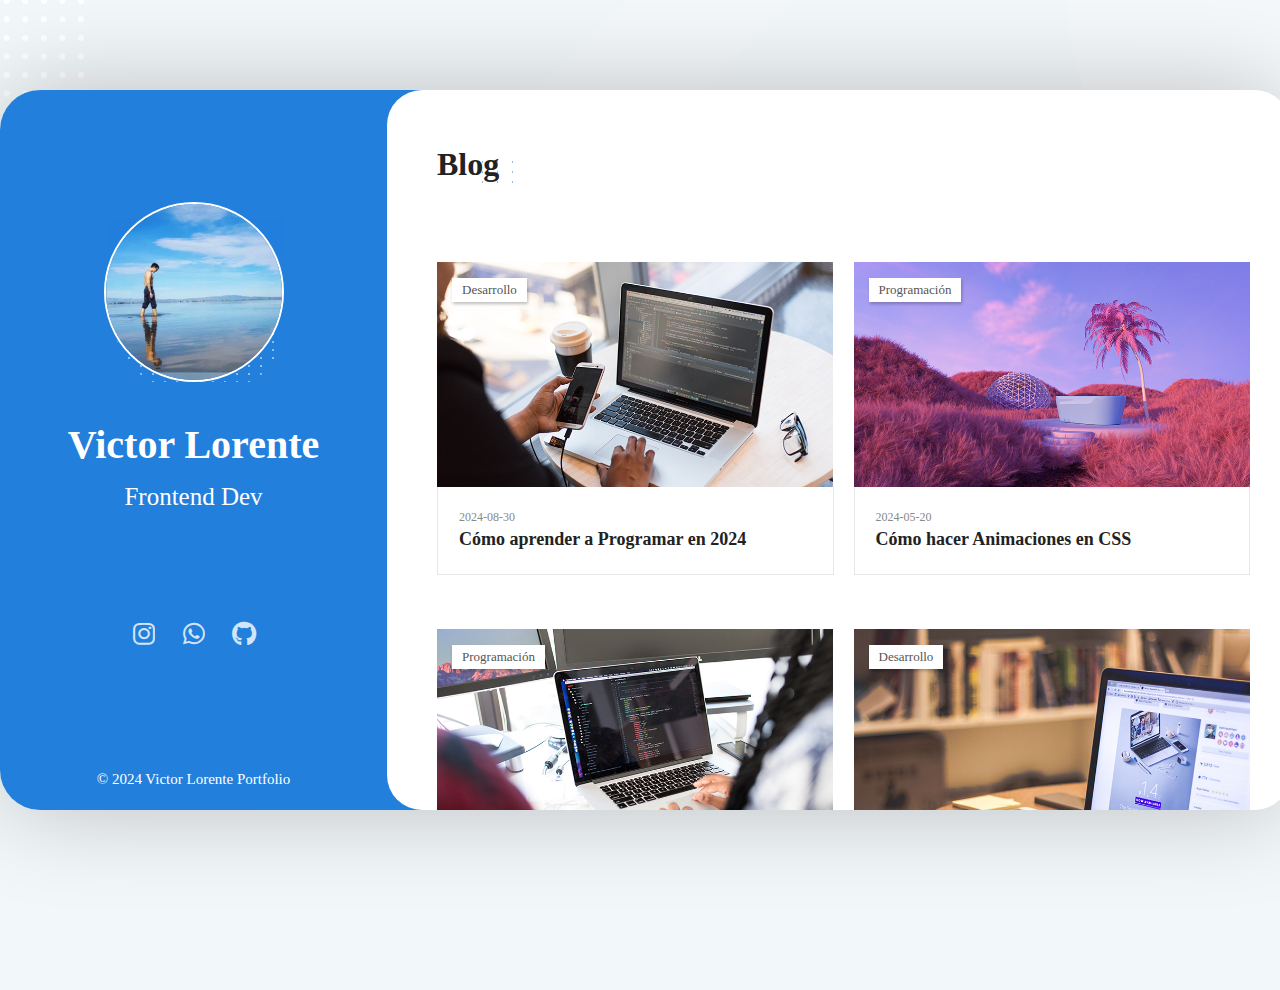
==== html/blog.html @ 216b9fe0 "Blog v1" ====
<!DOCTYPE html>
<html lang="es">
<head>
    <meta charset="UTF-8">
    <meta name="viewport" content="width=device-width, initial-scale=1.0">
    <link rel="stylesheet" href="/fonts/fontawesome-free-6.1.2-web/css/all.min.css">
    <link rel="stylesheet" href="/fonts/poppins/poppins.css">
    <link rel="stylesheet" href="/css/reset.css">
    <link rel="stylesheet" href="/css/scroll.css">
    <link rel="stylesheet" href="/css/styles.css">
    
    

    <title>Portfolio Sobre Mi</title>
</head>
<body>
    <!-- Layout Principal -->
    <div class="layout">

            <aside class="layout-aside">
                
                <!-- Aside (Info Usuario) -->
                <section class="aside-userInfo">
                   
                    <!-- Info general usuario -->
                    <div class="userInfo-general">
                        
                        <div class="userInfo-containerImage">
                            <img src="/img/default-user.jpeg" alt="Foto de Perfil" 
                            class="userInfo-image">
                        </div>

                        <h2 class="userInfo-name">Victor Lorente</h2>
                        <h4 class="userInfo-job">Frontend Dev</h4>

                    </div>
                    <!-- Menú de navegación DERECHA-->
                    <nav class="layout-menu">
                        <ul class="menu-list">
                            
                            <li class="menu-option">
                                <a class="menu-link" href="main.html">
                                    <i class="menu-icon fa-solid fa-house"></i>
                                    <span class="menu-overlay">Home</span>
                                </a>
                            </li>

                            <li class="menu-option">
                                <a class="menu-link" href="sobre-mi.html">
                                    <i class="menu-icon fa-solid fa-user"></i>
                                    <span class="menu-overlay">Sobre Mi</span>
                                </a>
                            </li>

                            <li class="menu-option">
                                <a class="menu-link" href="estudios.html">
                                    <i class="menu-icon fa-solid fa-landmark"></i>
                                    <span class="menu-overlay">Curriculum</span>
                                </a>
                            </li>

                            <li class="menu-option">
                                <a class="menu-link" href="portfolio.html">
                                    <i class="menu-icon fa-solid fa-briefcase"></i>
                                    <span class="menu-overlay">Proyectos</span>
                                </a>
                            </li>

                            <li class="menu-option">
                                <a class="menu-link" href="blog.html">
                                    <i style="color:#227FDC;" class="menu-icon fa-solid fa-book"></i>
                                    <span class="menu-overlay">Blog</span>
                                </a>
                            </li>

                            <li class="menu-option">
                                <a class="menu-link" href="main.html">
                                    <i class="menu-icon fa-solid fa-envelope"></i>
                                    <span class="menu-overlay">Contacto</span>
                                </a>
                            </li>

                        </ul>
                    </nav>
                    
                    <!-- Links redes sociales -->
                    <div class="userInfo-userLinks" >
                        <ul class="userLinks-social">
                            
                            <li class="social-option">
                                <a class="social-link" href="#"></a>
                                <i class="social-icon fa-brands fa-instagram"></i>
                            </li>

                            <li class="social-option">
                                <a class="social-link" href="#"></a>
                                <i class="social-icon fa-brands fa-whatsapp"></i>
                            </li>

                            <li class="social-option">
                                <a class="social-link" href="#"></a>
                                <i class="social-icon fa-brands fa-github"></i>
                            </li>

                        </ul>
                    </div>
                    <!-- boton del curriculum -->
                    <div class="userInfo-buttons">
                        <a href="#" class="userInfo-btn"></a>
                    </div>
                    
                    <!-- Pie de página -->
                    <footer class="userInfo-footer">
                        &copy; 2024 Victor Lorente Portfolio
                    </footer>
                </section>

            </aside>

            <!-- Contenido principal (Main) -->
            <main class="layout-content">

                <section class="content-page content-blog">
                    <!-- Main content que cambia de pag -->
                    <header class="blog-header">
                        <h1 class="blog-title">Blog</h1>
                    </header>

                    <section class="blog-article">

                        <article class="articles-article">

                            <div class="article-top">

                                <div class="article-category">Desarrollo</div>
                                <a href="#" class="article-img-link">
                                    <div class="article-mask">
                                        <img src="/img/articulo-1.jpg" alt="Imagen del blog" class="article-img">
                                    </div>
                                    <div class="article-logo">
                                        <i class="article-icon fa-solid fa-book"></i>
                                    </div>
                                </a>

                            </div>

                            <div class="article-bottom">
                                <time datetime="2024-08-30" class="article-date">2024-08-30</time>
                                <a href="#" class="article-link"></a>
                                <h2 class="article-title">Cómo aprender a Programar en 2024</h2>
                            </div>

                        </article>

                        <article class="articles-article">

                            <div class="article-top">

                                <div class="article-category">Programación</div>
                                <a href="#" class="article-img-link">
                                    <div class="article-mask">
                                        <img src="/img/articulo-2.jpg" alt="Imagen del blog" class="article-img">
                                    </div>
                                    <div class="article-logo">
                                        <i class="article-icon fa-solid fa-book"></i>
                                    </div>
                                </a>

                            </div>

                            <div class="article-bottom">
                                <time datetime="2024-05-20" class="article-date">2024-05-20</time>
                                <a href="#" class="article-link"></a>
                                <h2 class="article-title">Cómo hacer Animaciones en CSS</h2>
                            </div>

                        </article>

                        <article class="articles-article">

                            <div class="article-top">

                                <div class="article-category">Programación</div>
                                <a href="#" class="article-img-link">
                                    <div class="article-mask">
                                        <img src="/img/articulo-3.jpg" alt="Imagen del blog" class="article-img">
                                    </div>
                                    <div class="article-logo">
                                        <i class="article-icon fa-solid fa-book"></i>
                                    </div>
                                </a>

                            </div>

                            <div class="article-bottom">
                                <time datetime="2024-04-20" class="article-date">2024-04-20</time>
                                <a href="#" class="article-link"></a>
                                <h2 class="article-title">Cómo usar el LocalStorage en JS</h2>
                            </div>

                        </article>

                        <article class="articles-article">

                            <div class="article-top">

                                <div class="article-category">Desarrollo</div>
                                <a href="#" class="article-img-link">
                                    <div class="article-mask">
                                        <img src="/img/articulo-4.jpg" alt="Imagen del blog" class="article-img">
                                    </div>
                                    <div class="article-logo">
                                        <i class="article-icon fa-solid fa-book"></i>
                                    </div>
                                </a>

                            </div>

                            <div class="article-bottom">
                                <time datetime="2024-02-30" class="article-date">2024-02-30</time>
                                <a href="#" class="article-link"></a>
                                <h2 class="article-title">Cómo Maquetar una Web</h2>
                            </div>

                        </article>

                    </section>  

                </section>

            </main>
    </div>

</body> 
</html>
---- fonts/poppins/poppins.css ----
@font-face {
    font-family: "Poppins";
    src: url("./Poppins-Regular.ttf") format("truetype");
    font-weight: 400;
    font-style: normal;
}
---- css/scroll.css ----
:root{
    --color-scrollbar: #d3d3d4;
    --color-background-scrollbar: #eee;
}
/* SCROLL MOZ */
.content-page {
    scrollbar-width: thin;
    scrollbar-color: var(--color-scrollbar) transparent;
}

/* SCROLL CHROME */
.content-page::-webkit-scrollbar{
    width: 25px;
    background: transparent;
}
.content-page::-webkit-scrollbar-thumb{
    border: 10px solid transparent;
    box-shadow: none;
    border-radius: 40px;
}
.content-page:hover::-webkit-scrollbar-thumb{
    box-shadow: inset 0 0 0 10px var(--color-scrollbar);
}
.content-page:hover::-webkit-scrollbar-thumb:hover{
    border: 8px solid transparent;
    box-shadow: inset 0 0 0 8px var(--color-secondary);
}
.content-page::-webkit-scrollbar-track{
    background-color: transparent;
    margin: 40px 0;
}
---- css/styles.css ----
/* ESTILOS GENERALES */
:root{

    --color-main: #ffffff;
    --color-secondary: #227FDC;

    --color-background: #f2f7f9;
    --color-transparent: transparent;

    --color-icon: #b5b6b7;
    --color-title: #222222;
    --color-subtitle: #888;
    --color-text: #555;

    --color-border-reviews:#E5E6E7;
    --color-company:#A5A6A7;

    --position-start-top: 7rem;

    --background-color-certificate: #f5f5f5;

}

html {
    font-size: 10px;

}

body {
    width: 100%;
    height: 100%;
    font-family: "Poppins, helvetica, sans-serif";
    font-size: 1.5rem;
    background-color: var(--color-background);
    color: var(--color-text);
    
    overflow: hidden;  /* Se usa para quitar el scroll de la pagina */

}
h1, h2, h3, h4, h5, h6 {
    color: var(--color-title);
}

/* IMG BACKGROUND */
    body{
        
        background-image: url(/img/fondo.png);
        background-size: cover;
        background-repeat: no-repeat;
        background-position: -75px -175px;
    }

/* ESTRUCTURA PRINCIPAL */
.layout {
    position: relative;
    min-width: 1290px;
    width: 75%;
    min-height: 80vh;
    height: 80vh;
    margin: 10vh auto;

    /* Grid Layout */
    display: grid;
    grid-template-areas: 
        "aside content";
    grid-template-columns: 30% 70%;
    
    /* Shadow behind Layout */
    border-radius: 4rem;
    box-shadow: 0 0 100px -5px rgb(0, 0, 0,  0.25);

}

/* BLUE ASIDE BAR */
.layout-aside {
    grid-area: "aside";

    border-radius: 4rem 0 0 4rem;
    overflow: auto;
    overflow-x: hidden;
}
.aside-userInfo{
    display: flex;
    flex-direction: column;
    align-items: center;
    text-align: center;
    justify-content: space-around;

    min-height: 100%;
    min-width: 30rem;

    background-color: var(--color-secondary);
    color: var(--color-main);

}
.userInfo-containerImage{
    position: relative;
    display: inline-block;
    width: 18rem;
    margin-top: var(--position-start-top);
    z-index: 1;
    overflow: hidden;

}
.userInfo-image {
    width: 100%;
    background-color: var(--color-main);
    border: 2px solid var(--color-main);
    border-radius: 20rem;
}

/* ShadowEfect Outside Img */
.userInfo-containerImage::after{
    content: "";
    position: absolute;
    top: 9%;
    left: 4%;
    width: 100%;
    height: 100%;
    z-index: -1;
    background-image: -webkit-repeating-radial-gradient(center center, #fff, #fff 1px, transparent 0px, transparent 100% );
    background-size: 0.8em 0.8rem;
    opacity: 0.5;
    border-radius: 30rem;
    }

.userInfo-name {
    color: var(--color-main);
    font-size: 4rem;
    font-weight: 600;
    margin-top: 2.7rem;
}
.userInfo-job {
    color: var(--color-main);
    font-size: 2.5rem;
    font-weight: lighter;
    margin-top: .3rem;
}
 
/* Estilo de las opciones de redes sociales */
.userInfo-userLinks {
    margin-bottom: 3.5rem;
    
}
.userLinks-social {

    margin-top: 2rem;
    text-align: center;

    display: flex;
    flex-direction: row;
}
.social-option{
    height: 3rem;
    width: 5rem;
    font-size: 2.5rem;
    line-height: 3.2rem;
    opacity: .8;
    border-radius: 3rem;
    transition: all cubic-bezier(0, 0, 0, 0.72) 210ms;


}
.social-option:hover {
    opacity: 1;
    background-color: rgba(211, 211, 211, 0.25);
       
}
/* Footer */
.userInfo-footer {
    position: absolute;
    bottom: 2rem;
}

/* MAIN CONTENT LAYOUT */
.layout-content {
    grid-area: content;
    height: 100%;
    min-height: 100%;
    background-color: var(--color-secondary);
    border-radius: 0 10rem 10rem 0;
}
.content-page{
    min-height: 100%;
    background-color: var(--color-main);
    border-radius: 3.5rem;

    display: flex;
    flex-direction: column;
    align-items: center;
    justify-content: center;
}

.page-name{
    font-size: 6rem;
    margin-bottom: 1rem;
}
.page-job {
    font-size: 2.1rem;
    font-weight: lighter;
    color: var(--color-subtitle);
}

/* MENU LAYOUT */
.layout-menu{
    
    display: block;
    position: absolute;
    top: 0;
    right: -13rem;
    min-width: 11rem;
    background-color: transparent;

}
.menu-list {
   
    display: flex;
    position: relative;
    flex-direction: column;
    justify-content: space-around;
    align-items: center;
    
    background-color: var(--color-main);
    padding: 1rem 0;
    width: 48%;
    min-height: 33rem;
    box-shadow: 0 0 3rem -0.5rem rgb(0, 0, 0,  0.15);
    border-radius: 6rem;
}
.menu-option{
    display: block;
    width: 100%;
    text-align: center;
}
.menu-icon {
    color: var(--color-icon);
    font-size: 2.6rem;
    transition: all 300ms cubic-bezier(0, 0, 0, 0.72);

}
.menu-icon:hover {
    color: var(--color-secondary);
}
.menu-overlay{
    position: absolute;
    right: 0;
    margin-top: -3.3rem;
    display: block;
    opacity: 0;
    padding: 0.5rem 1rem;
    border-radius: 0.3rem;
    color: var(--color-main);
    background-color: var(--color-secondary);
    white-space: nowrap; /*Con esta propiedad, no hay saltos de linea del color de fondo */
    transition: all 300ms cubic-bezier(0, 0, 0, 0.72); 

}
.menu-option:hover .menu-overlay {
    opacity: 1;
    right: 100%;
}

/* ESTILOS GENERALES (SOBRE MI, ESTUDIOS) */

.content-about,
.content-resume,
.content-portfolio,
.content-blog {
    display: block;
    height: 100%;
    min-height: 100%;
    padding: 5rem;
    padding-right: 2rem;
    overflow: auto;
   
}
.about-header,
.resume-header,
.portfolio-header,
.blog-header {
    display: inline-block;
    margin-bottom: 5rem;
}

.about-title,
.resume-title,
.portfolio-title,
.blog-title{
    font-size: 3.2rem;
    position: relative;
}

.about-title::after,
.resume-title::after,
.portfolio-title::after,
.blog-title::after{
    content: "";
    position: absolute;
    top: 17px;
    right: -26px;
    width: 50px;
    height: 30px;
    background-image: -webkit-repeating-radial-gradient(center center, var(--color-secondary), var(--color-secondary) 1px, transparent 0px, transparent 100% );
    background-size: 15px 10px;
    opacity: 0.5;
}

.title-color,
.subtitle-color{
    color: var(--color-secondary);
}

/* Información Personal */
.about-personalInfo{
    display: flex;
    flex-direction: row;
    width: 100%;
    margin-bottom: 5rem;

}
.personalInfo-bio{
    flex-basis: 56%;
}
.personalInfo-description{
    font-size: 1.5rem;
    line-height: 2.4rem;
    margin-right: 5rem;
}
.personalInfo-data{
    flex-basis: 44%;
    padding: 0 1.5rem;
}
.personalInfo-title{
    margin-right: 0.5rem; 
    color: var(--color-secondary);
    font-weight: 600;
}
/* Servicios Generales (ABOUT Y OTRAS CLASES) */
.about-services,
.about-reviews,
.about-clients,
.about-prices,
.about-extra
{
    width: 100%;
    margin-bottom: 3rem;
}
.services-header,
.reviews-header,
.clients-header,
.prices-header,
.extra-header,
.resume-subheader{
    display: inline-block;
    position: relative;
    margin-bottom: 2.5rem;
}
.services-title,
.reviews-title,
.clients-title,
.prices-title,
.extra-title,
.resume-subtitle{
    font-size: 2.2rem;
}

.services-title::after,
.reviews-title::after,
.clients-title::after,
.prices-title::after,
.extra-title::after,
.resume-subtitle::after{
    content: "";
    position: absolute;
    top: 0px;
    left: -20px;
    width: 40px;
    height: 30px;
    background-image: -webkit-repeating-radial-gradient(center center, var(--color-secondary), var(--color-secondary) 1px, transparent 0px, transparent 100% );
    background-size: 5px 5px;
    opacity: 0.2;
}

.services-container{
    width: 100%;
    display: flex;
    flex-direction: row;
    flex-wrap: wrap;
}
.services-service{
    flex-basis: calc(50% - 3rem);
    margin-right: 3rem;
    margin-bottom: 2.5em;
}

.service-icon .fa-solid{
    color: var(--color-secondary);
    font-size: 2.6rem;
}
.service-title{
    font-size: 1.8rem;
    margin: 0.5rem 0;
}
.service-description{
    font-size: 1.5rem;
    text-align: justify;
}
/* Reviews */
.reviews-container{
    width: 100%;
    display: flex;
    flex-direction: row;
    flex-wrap: wrap;
}
.reviews-review{
    flex-basis: calc(50% - 3rem);

    border:2px solid var(--color-border-reviews);
    border-radius: 2rem;
    padding-top:0;
    padding-right: 2.5rem;
    padding-left: 2.5rem;
    padding-bottom: 1.5rem;
    margin-right: 2.5rem;
    margin-top: 4.5rem;
    margin-bottom: 1rem;

}
.review-imgContainer{
    width: 100%;
}
.review-image{
    max-width: 9rem;
    max-height: 9rem;
    border-radius: 9rem;
    
    margin: 0 auto;
    margin-top: -4.5rem;
    margin-bottom: 2rem;

    box-shadow: 4px 12px 10px -8px rgba(34,127,220, 0.45);
}
.review-description{
    margin-bottom: 1rem;
}
.review-text{
    font-size: 1.5rem;
    line-height: 2.4rem;
}
.review-author{
    margin-top: 2rem;
    display: flex;
    flex-direction: row;
    justify-content: space-between;
}
.author-name{
    margin-bottom: 0.5rem;
    font-size: 1.5rem;
}
.review-company{
    color: var(--color-company);
    font-weight: 300;
    font-size: 1.3rem;
}
.review-icon{
    font-size: 4rem;
    opacity: 0.5 ;
    color: var(--color-secondary);
}
/* Clients */
.about-clients{
    width: 100%;
    margin-bottom: 2.5rem;
}
.clients-header{
    margin-bottom: 3rem;
}
.clients-container{
    display: flex;
    flex-direction: row;
    justify-content: space-between;
    margin-left: -1.2rem;
    margin-right: 1rem;

}
.clients-img{
    width: 143px;
    margin-bottom: 1.5rem;
    
}
.clients-link{
    display: block;
    width: 100%;
    opacity: 0.7; 
}
.clients-link:hover{
    display: block;
    width: 100%;
    opacity: 0.8; 
    transition: all 300ms cubic-bezier(0, 0, 0, 0.72);
    filter: drop-shadow(0 0 4px var(--color-secondary) );
}

/* Prices */
.prices-container{
    margin-bottom: 5rem;

    display: flex;
    flex-direction: row;
}

.prices-box{
    flex-basis: 50%;
    height: 100%;
    padding: 3rem;
    margin-right: 3rem;
    text-align: center;
    border-radius: 1.5rem;
    transition: all 300ms ease-in-out;

    border: 3px solid var(--color-border-reviews);

}
.prices-box:last-of-type{
    margin-right: 0rem;
}
.prices-box:hover{
    /* box-shadow: 0 18px 24px -5px rgba(0, 0, 0,  0.15); */
    box-shadow: 2px 18px 24px -10px rgba(34,127,220, 0.45);
    transform: translateY(-0.7rem);
}
.prices-subtitle{
    margin-bottom: 3rem;

}
.prices-text{
    display: inline-block;
    position: relative;
}
.prices-box:hover .prices-text::after{
    content: "";
    position: absolute;
    left: 0;
    right: 0;
    bottom: -3px;
    height: 2px;
    background-color: var(--color-secondary);
}
.prices-price{
    padding-bottom: 1rem;
}
.prices-number{
    display: block;
    font-size: 4.2rem;
    line-height: 1;
    color: var(--color-title);
}
.prices-advice{
    display: block;
    color: var(--color-subtitle);
}
.prices-buy{
    padding-top: 2.5rem;
    padding-bottom: 3rem;

}
.prices-btn{
    display: inline-block;
    padding: 1.2rem 3.1rem;
    border: 3px solid var(--color-border-reviews);
    box-shadow: 0 10px 10px -8px var(--color-border-reviews);
    border-radius: 3rem;
}
.prices-btn:hover{
    border: 3px solid var(--color-secondary);
    background-color: var(--color-secondary);
    color: var(--color-main) !important;
}
.prices-reward{
    font-size: 1.4rem;
    padding: 0.6rem 0rem;
}
/* Extra */

.extra-container{
    width: 100%;
    display: flex;
    flex-direction: row;
    margin-top: 3rem;
    justify-content: space-between;
    flex-wrap: wrap;

}
.extra-info{
    flex-basis: 30%;
    padding: 2.5rem 1rem;
    border: 2px solid var(--color-border-reviews);
    border-radius: 1rem;
    text-align: center;
    transition: all 300ms ease-in-out;
    

}
.extra-info:hover{
    transform: translateY(-0.5rem);
    box-shadow: 2px 18px 24px -10px rgba(34,127,220, 0.45);
}
.extra-icon{
    font-size: 3.3rem;
    color: var(--color-secondary);
    margin-bottom: 1rem;
}
.extra-subtitle{
    font-size: 1.5rem;
    margin: 1.5rem;
}
.extra-quantity{
    display: block;
    margin: 1.5rem 1rem;
    margin-bottom: 0;
    font-size: 3.6rem;
    line-height: 5rem;
    color: var(--color-subtitle);
    
}
/* CURRICULUM SECTION */
.resume-container{
    display: flex;
    flex-direction: row;
    width: 100%;
    min-height: 100%;
}
.resume-left{
    flex-basis: 58%;
    margin-right: 1rem;
}
.resume-right{
    flex-basis: 41%;
    padding: 0 1.5rem;
}

/* LEFT SIDE CURRICULUM */

.resume-timelines{
    margin-bottom: 5rem;
    margin-top: 3rem;
}

.timelines-item /* Timelines-timeline */ {
    position: relative;
    width: 100%;
    margin-bottom: 1.5rem;
    
    display: flex;
    flex-direction: row;
}
.timneline-header{
    flex-basis: 30%;
    text-align: right;
    padding-right: 2.5rem ;
}
.timeline-year{
    margin: 0.3rem 0;
    line-height: 1.9rem;
    font-size: 1.4rem;
}
.timeline-company{
    display: block;
    font-size: 1.3rem;
    font-weight: lighter;
    color: var(--color-company);
}

.timeline-title{
    font-size: 1.6rem;
    margin-bottom: 0.3rem;
}
.timeline-description{
    width: 70%;
    
    padding-left: 2.5rem;
    padding-right: 1.5rem;
}
.timeline-text{
    font-size: 1.4rem;
    margin-bottom: 1rem;
    margin-right: 2.5rem;
    
}

.timeline-divider{
    width: 1px;
    background-color: var(--color-scrollbar);
    position: absolute;
    top: 0px;
    left: 30%;
    bottom: -15px;
}
.timeline-divider::before{
    content: "";
    position: absolute;
    margin-top: 0.28rem;
    margin-left: -0.8rem;
    width: 1.7rem;
    height: 1.7rem;
    background-color: var(--color-secondary);
    border-radius: 10rem;
    opacity: 0.25;
}
.timeline-divider::after{
    content: "";
    position: absolute;
    margin-top: 0.65rem;
    margin-left: -0.4rem;
    width: 0.9rem;
    height: 0.9rem;
    background-color: var(--color-main);
    border-radius: 10rem;
    border: 2px solid var(--color-secondary);
    opacity: 1;
}


/* RIGHT SIDE CURRICULUM */
.resume-skills{
    display: flex;
    flex-direction: column;
    margin-bottom: 3rem;
}
.skills-title{
    display: flex;
    justify-content: space-between;
}
.skills-text{
    font-size: 1.3rem; 
    line-height: 1.4rem;
    margin-bottom: 0.4rem;
}
.skills-number{
    font-size: 1.1rem;
    line-height: 1.4rem;
    margin-bottom: 0.4rem;
    color: var(--color-subtitle);
}
/* Progress bar styling % */

.skills-progressbar{
    height: 1rem;
    border: 1px solid var(--color-secondary);
    border-radius: 1rem;
    background-color: var(--color-main);
    margin-bottom: 1.5rem;
    opacity: 0.90;
    

}
.skills-percentage{
    height: 0.8rem;
    background-color: var(--color-secondary);
    border: 2px solid var(--color-main);
    border-radius: 1rem;
    display: block;
}


.pb1{width: 90%;}
.pb2{width: 70%;}
.pb3{width: 60%;}
.pb4{width: 80%;}

.pb5{width: 95%;}
.pb6{width: 85%;}
.pb7{width: 70%;}
.pb8{width: 92%;}
/* Progress Bar End */

/* Areas de conocimientos*/
.knowledges-list{
    display: flex;
    flex-direction: row;
    flex-wrap: wrap;
}
.knowledges-option{
    padding: 0.5rem 1rem;
    margin: 0.3rem;
    font-size: 1.4rem;
    background-color: var(--color-secondary);
    border-radius: 0.3rem;
    color: var(--color-main);
}
/* Certificates */
.certificate-container{
    display: flex;
    flex-direction: row;
    flex-wrap: wrap;
    gap:3rem;
}
.certificates-certificate{
    flex-basis: calc(50% - 1.5rem);

    border: 2px solid var(--color-border-reviews);
    border-radius: 0.8rem;

    display: flex;
    flex-direction: row;
}
.certificate-logo{
    width: 15rem;
    height: 100%;

    background-color: var(--background-color-certificate);
    display: flex;
    justify-content: center;
    align-items: center;
}
.certificate-img{
    width: 100%;

}
.certificate-content{
    padding: 2rem 2.5rem;
}
.certificate-title{
    font-size: 1.6rem;
    margin-bottom: 0.5rem;
}
.certificate-id{
    display: block;
    margin-bottom: 0.3rem;
    font-size: 1.3rem;
    color: var(--color-subtitle);
}
.certificate-date{
    font-size: 1.2rem;
    color: var(--color-subtitle);
    opacity: 0.9;
}
/* Portfolio SECTION */

.portfolio-navbar{
    margin-bottom: 3rem;

}
.portfolio-menu{
    display: flex;
    flex-direction: row;
    flex-wrap: wrap;
    gap: 1.5rem;
}
.portfolio-option{
    font-size: 1.7rem;
    opacity: 0.8;
}
.portfolio-option-active{
    opacity: 1;
    font-weight: bold;
}
.portfolio-link{
    cursor: pointer;
}
.portfolio-option:hover{
    color: var(--color-secondary);
    text-shadow: 0 0 2px rgba(0, 0, 0, 0.466);
}
/* Artículos Portfolio */

.portfolio-gallery{
    display: flex;
    flex-direction: row;
    flex-wrap: wrap;
}
.gallery-item{
    position: relative;
    flex-basis: 33%;
    padding-right: 2.5rem;
    padding-bottom: 3rem;
}
.gallery-container-img{
    overflow: hidden; /* Esto sirve para que el efecto de zoom de la 
    galeria de imagenes, no salga de la caja (es decir, solo se vea el zoom dentro
    de la imagen) */
}
.gallery-img{
    transition: all 400ms cubic-bezier(0, 0, 0, 0.72);
}

.gallery-img:hover{
    transform: scale(1.1);
}
.gallery-item{
    font-size: 1.6rem;
    font-weight: bold;
}
.gallery-icon{
    opacity: 0;
    position: absolute;

    top: 1.3rem;
    right: 3.5rem;

    background-color: var(--color-main);
    color: var(--color-secondary);
    
    width: 3rem;
    height: 3rem;
    line-height: 3rem;
    text-align: center;
    font-size: 1.6rem;
    transition: all 500ms cubic-bezier(0, 0, 0, 0.72);
    


}
.gallery-category{
    opacity: 0;
    position: absolute;

    top: 1.5rem;
    left: 1.5rem;

    font-size: 1.2rem;
    padding: 0.2rem 1rem;

    background-color: var(--color-main);
    color: var(--color-text);
    transition: all 500ms cubic-bezier(0, 0, 0, 0.72);

}
.gallery-item:hover .gallery-icon,
.gallery-item:hover .gallery-category {
    opacity: 1;
}
/* BLOG */

.blog-article{
    margin-bottom: 2.5rem;

    display: flex;
    flex-direction: row;
    flex-wrap: wrap;
}
.articles-article{
    flex-basis: 50%;
    padding-right: 2rem;
    padding-bottom: 3rem;
}
.article-top{
    position: relative;
    overflow: hidden;
}
.article-category{
    position: relative;
    display: inline-block;
    top: 4rem;
    left: 1.5rem;
    font-size: 1.3rem;
    padding: 0.2rem 1rem;
    line-height: 2rem;
    background-color: var(--color-main);
    color: var(--color-text);
    box-shadow: 1px 2px 3px rgba(0, 0, 0, 0.247);
    z-index: 3; /* Para que no desaparezca esta etiqueta al hacer el hover de la img */

}
.article-mask{
    width: 100%;
    height: 22.5rem;
    overflow: hidden;
}
.article-img{
    display: block;
    transition: all 500ms cubic-bezier(0, 0, 0, 0.72);
}
.article-top:hover .article-img{
    transform: scale(1.1);
}

.article-logo{
    transition: all 300ms cubic-bezier(0, 0, 0, 0.72);
    opacity: 0;
}
.article-icon{
    position: absolute;
    top: calc(50% - 2.2rem);
    left: calc(50% - 2.2rem);

    font-size: 4.4rem;
    width: 4.4rem;
    text-align: center;

    color: var(--color-main);
    
}

.article-top:hover .article-logo{
    opacity: 1;
}

.article-bottom{
    margin: 0;
    padding: 2.1rem;
    border: 0.1rem solid var(--color-border-reviews) ;
    border-top: 0;

}
.article-date{
    display: block;
    font-size: 1.2rem;
    font-weight: 300;
    color: var(--color-subtitle);
}
.article-title{
    font-size: 1.8rem;
    text-align: left;
}
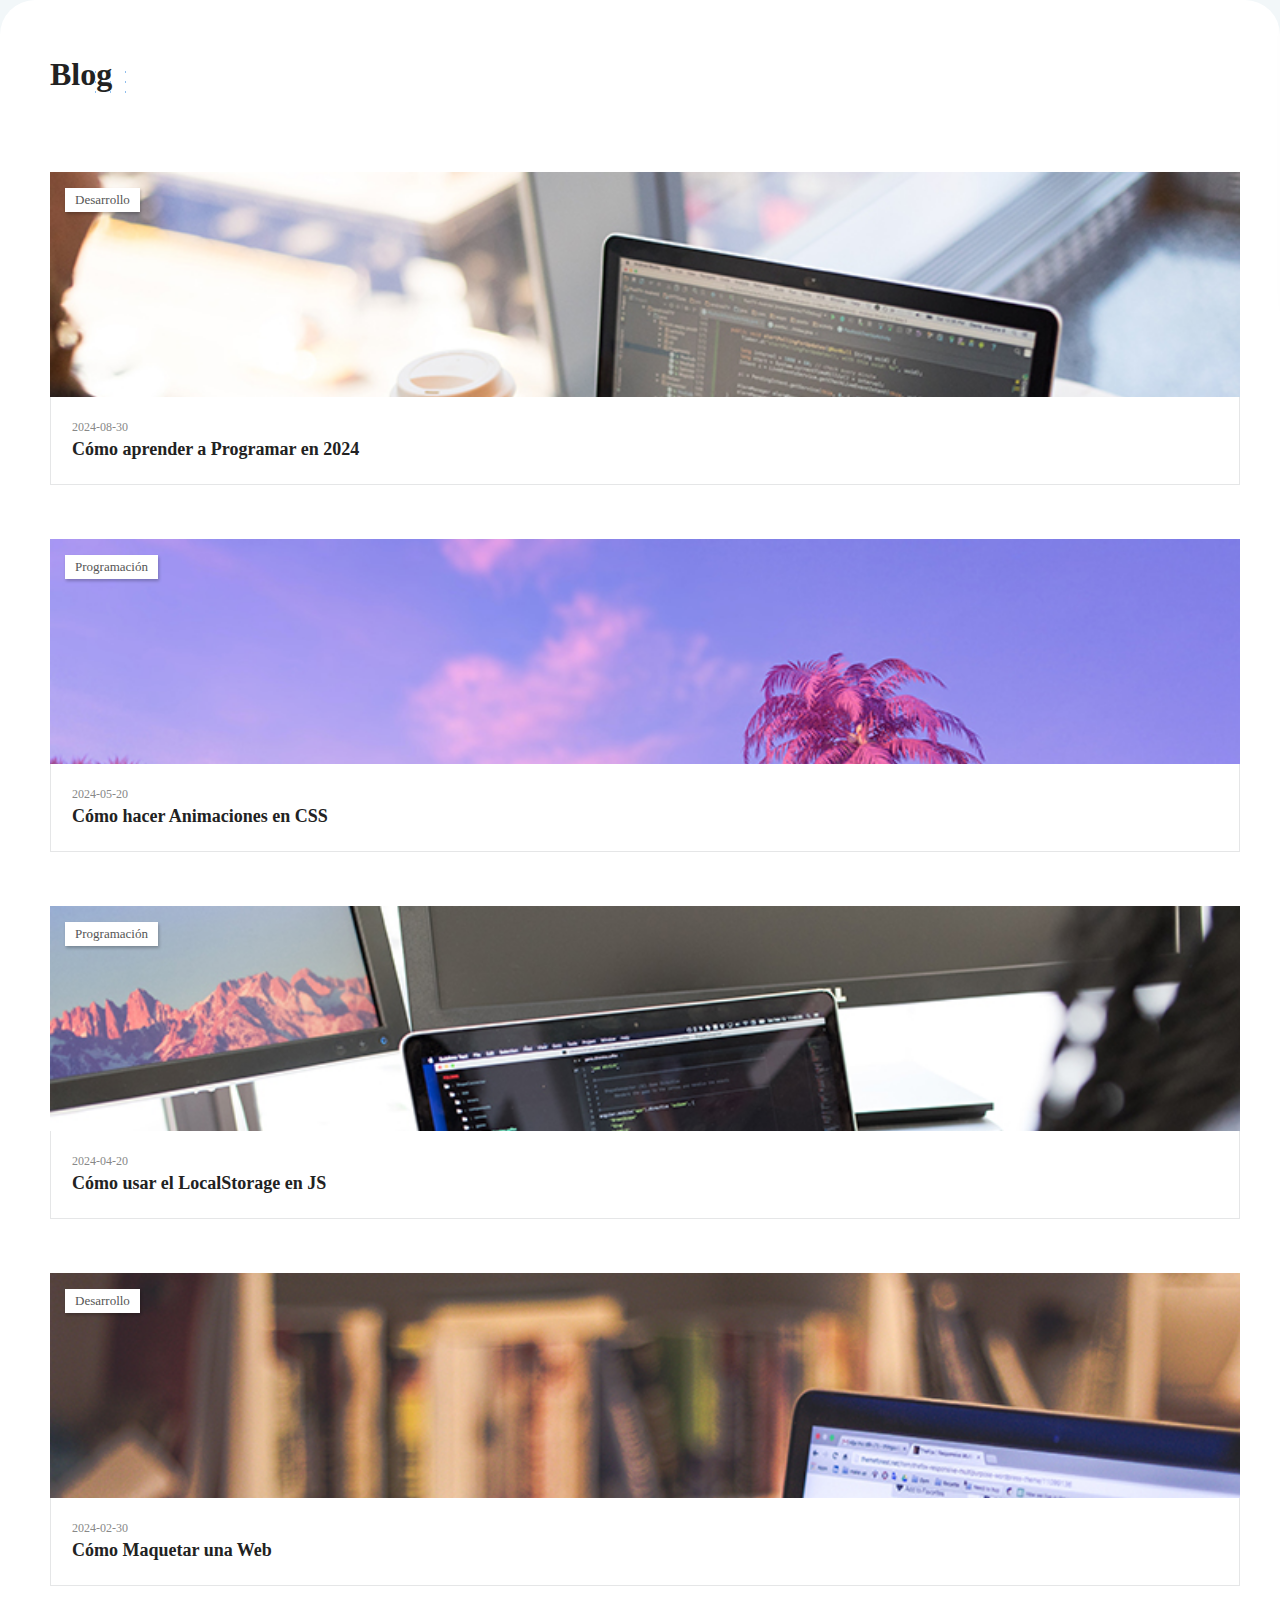
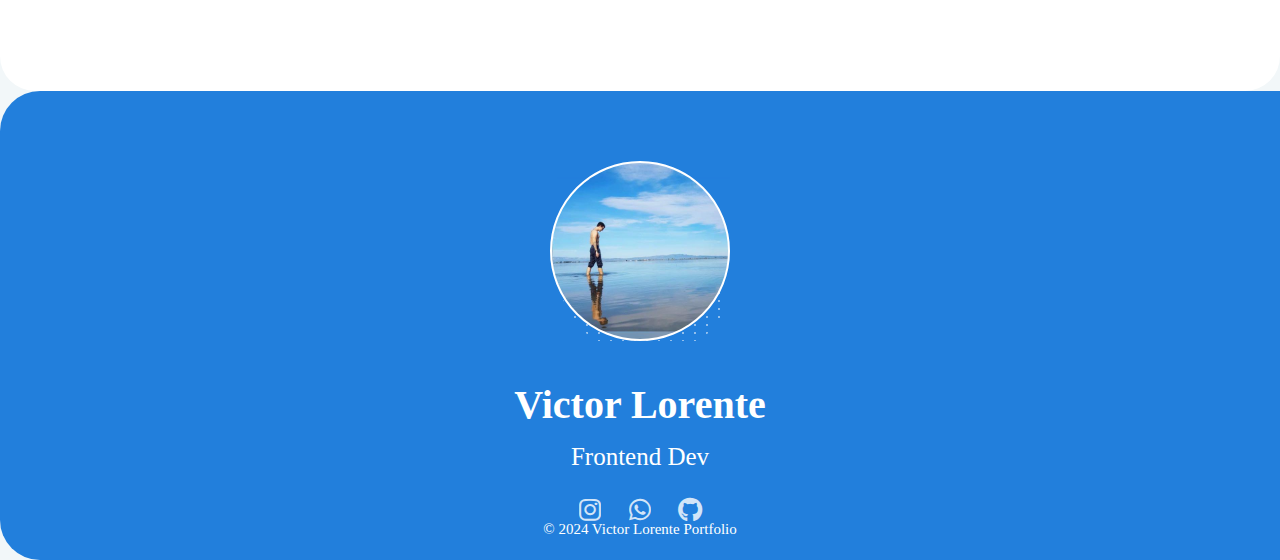
==== commit 60bfbe2b: "Responsive 1v" ====
--- a/html/blog.html
+++ b/html/blog.html
@@ -2,12 +2,12 @@
 <html lang="es">
 <head>
     <meta charset="UTF-8">
-    <meta name="viewport" content="width=device-width, initial-scale=1.0">
-    <link rel="stylesheet" href="/fonts/fontawesome-free-6.1.2-web/css/all.min.css">
+    <meta name="viewport" content="width=device-width, initial-scale=1.0 maximum-scale=1">    <link rel="stylesheet" href="/fonts/fontawesome-free-6.1.2-web/css/all.min.css">
     <link rel="stylesheet" href="/fonts/poppins/poppins.css">
     <link rel="stylesheet" href="/css/reset.css">
     <link rel="stylesheet" href="/css/scroll.css">
     <link rel="stylesheet" href="/css/styles.css">
+    <link rel="stylesheet" href="/css/responsive.css">
     
     
 
@@ -73,13 +73,6 @@
                                 </a>
                             </li>
 
-                            <li class="menu-option">
-                                <a class="menu-link" href="main.html">
-                                    <i class="menu-icon fa-solid fa-envelope"></i>
-                                    <span class="menu-overlay">Contacto</span>
-                                </a>
-                            </li>
-
                         </ul>
                     </nav>
                     
--- a/css/styles.css
+++ b/css/styles.css
@@ -970,6 +970,8 @@
 .article-img{
     display: block;
     transition: all 500ms cubic-bezier(0, 0, 0, 0.72);
+    min-width: 100%;
+    min-height: 100%;
 }
 .article-top:hover .article-img{
     transform: scale(1.1);
@@ -997,6 +999,7 @@
 }
 
 .article-bottom{
+    
     margin: 0;
     padding: 2.1rem;
     border: 0.1rem solid var(--color-border-reviews) ;
@@ -1012,4 +1015,5 @@
 .article-title{
     font-size: 1.8rem;
     text-align: left;
-}+    
+}
--- a/css/responsive.css
+++ b/css/responsive.css
@@ -0,0 +1,47 @@
+@media (max-width: 1490px) {
+    
+    body{
+        padding: 0;
+    }
+    .layout{
+        min-width: auto;
+        width: 85%;
+    }
+
+}
+
+@media (max-width: 1342px) {
+
+    .layout{
+        
+        width: 89%;
+        margin-left: 3rem ;
+    }
+}
+@media (max-width: 1280px) {
+
+    body{
+        background-image: none;
+        position: static;
+    }
+    .layout{
+        width: 100%;
+        height: 100%;
+        margin: 0;
+        border-radius: 0;
+
+        grid-template-areas: "content";
+        grid-template-columns: 100%;
+        
+    }
+    .layout-content{
+        border-radius: 0;
+        background-color: transparent;
+    }
+    .articles-article{
+        flex-basis: 100%;
+    }
+    .certificates-certificate{
+        flex-basis: 100%;
+    }
+}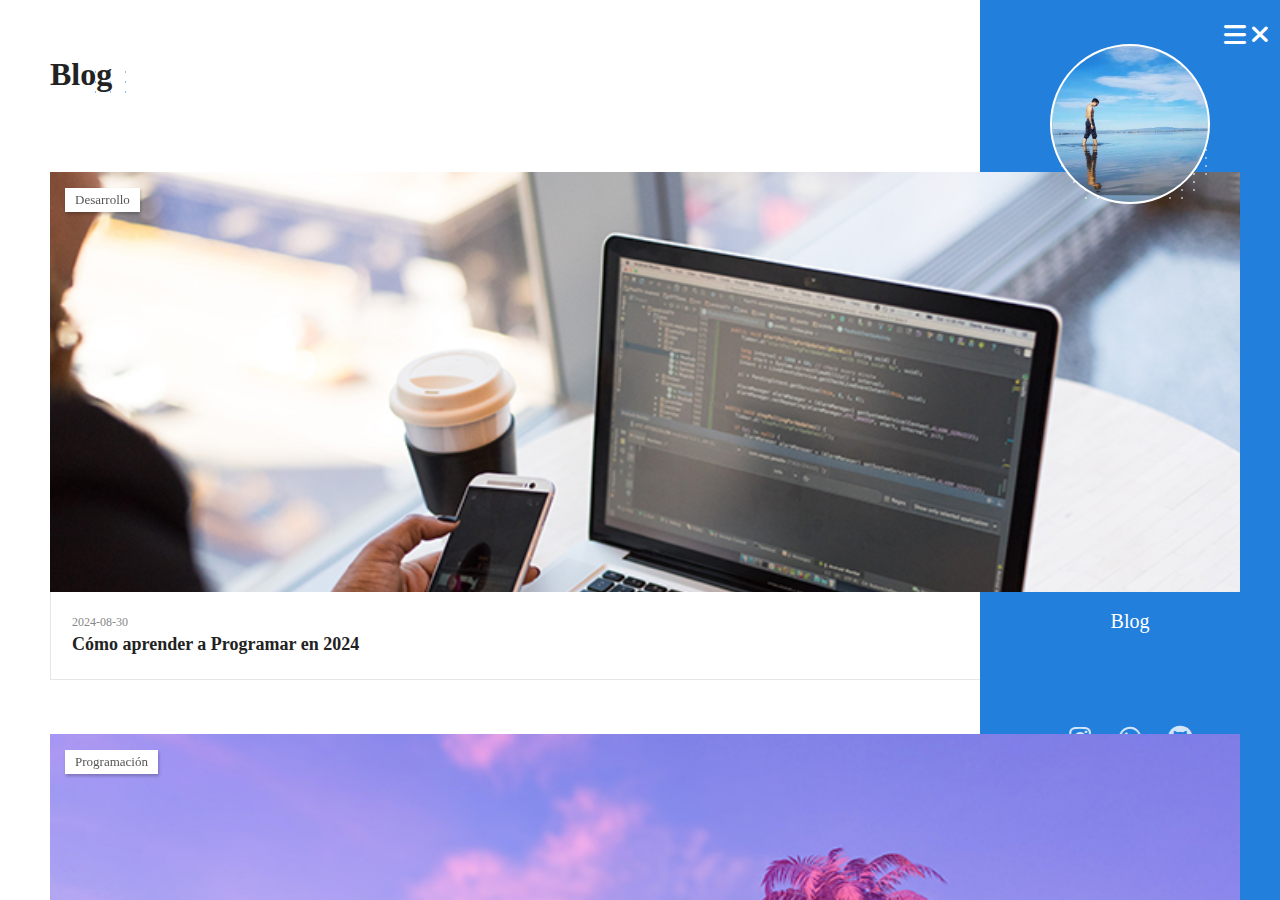
==== commit 70fc378a: "Nav Bar Responsive v1" ====
--- a/html/blog.html
+++ b/html/blog.html
@@ -48,7 +48,7 @@
                             <li class="menu-option">
                                 <a class="menu-link" href="sobre-mi.html">
                                     <i class="menu-icon fa-solid fa-user"></i>
-                                    <span class="menu-overlay">Sobre Mi</span>
+                                    <span class="menu-overlay ">Sobre Mi</span>
                                 </a>
                             </li>
 
@@ -69,7 +69,7 @@
                             <li class="menu-option">
                                 <a class="menu-link" href="blog.html">
                                     <i style="color:#227FDC;" class="menu-icon fa-solid fa-book"></i>
-                                    <span class="menu-overlay">Blog</span>
+                                    <span class="menu-overlay menu-overlay-active">Blog</span>
                                 </a>
                             </li>
 
@@ -110,6 +110,13 @@
 
             </aside>
 
+
+                <!-- Menu Responsive -->
+                <div class="layout-menu-toggle">
+                    <i class="menu-toggle-icon fa-solid fa-bars"></i>
+                    <i class="menu-toggle-icon fa-solid fa-xmark"></i>
+                </div>
+
             <!-- Contenido principal (Main) -->
             <main class="layout-content">
 
--- a/css/styles.css
+++ b/css/styles.css
@@ -403,7 +403,6 @@
 }
 .service-description{
     font-size: 1.5rem;
-    text-align: justify;
 }
 /* Reviews */
 .reviews-container{
--- a/css/responsive.css
+++ b/css/responsive.css
@@ -1,3 +1,7 @@
+.layout-menu-toggle{
+    display: none;
+}
+
 @media (max-width: 1490px) {
     
     body{
@@ -27,6 +31,7 @@
     .layout{
         width: 100%;
         height: 100%;
+        min-height: 100%;
         margin: 0;
         border-radius: 0;
 
@@ -38,10 +43,177 @@
         border-radius: 0;
         background-color: transparent;
     }
+    .layout-menu{
+        position: static;
+    }
+    .content-page{
+        border-radius: 0;
+        height: 100vh;
+    }
     .articles-article{
         flex-basis: 100%;
     }
+    .article-mask{
+        height: 42rem;
+    }
+    
     .certificates-certificate{
-        flex-basis: 100%;
-    }
-}+        flex-basis: 80%;
+        
+    }
+    .layout-menu-toggle{
+        display: block;
+        position: absolute;
+        right: 1rem;
+        top: 1rem;
+        width: 4.8rem;
+        height: 4.8rem;
+        line-height: 5.1rem;
+        font-size: 2.5rem;
+        text-align: center;
+        background-color: var(--color-secondary);
+        color: var(--color-main);
+        border-radius: 3rem;
+        cursor: pointer;
+        transition: all 500ms ease-in-out;
+    }
+    .layout-aside{
+        display: block;
+        position: absolute;
+        right: 0;
+        top: 0;
+        bottom: 0;
+        text-align: center;
+        overflow: auto;
+        border-radius: 0;
+        transition: all 300ms ease-in-out;
+       
+    }
+    .layout-menu{
+        position: static;
+        margin: 3rem 0;
+    }
+    .userInfo-containerImage{
+        display: inline-block;
+        margin: 3rem;
+        width: 16rem;
+    }
+    .userInfo-name{
+        font-size: 3rem;
+        margin-top: 0.5rem;
+        margin-bottom: 1rem;
+    }
+    .menu-list{
+        position: static;
+        width: 100%;
+        box-shadow: none;
+        margin-left: 0;
+        background-color: var(--color-secondary);
+        padding: 0;
+        min-height: auto;
+        
+    }
+    .menu-link{
+        text-decoration: none;
+        display: block;
+        padding: 1.5rem 0;
+    }
+    .menu-overlay{
+        position: static;
+        opacity: 0.7;
+        font-size: 2rem;
+        padding: 0;
+        margin-top: 0;
+        line-height: 2rem;
+        box-shadow: none;
+        
+    }
+    .menu-overlay-active{
+        opacity: 1;
+    }
+    .menu-icon{
+        display: none;
+    }
+    .userInfo-footer{
+        position: static;
+        margin-bottom: 2rem;
+    }
+    
+}
+
+@media (max-width: 800px) {
+
+    .reviews-container{
+        flex-direction: column;
+    }
+    .reviews-review{
+        margin-top: 6rem;
+        margin-bottom: 3rem;
+        flex-basis: 100%;
+    }
+    .certificates-certificate{
+        flex-basis: 100%;
+        
+    }
+    .article-mask{
+        height: 28rem;
+    }
+    .clients-container{
+        margin-top: 2rem;
+        margin-bottom: 2rem;
+    }
+    .gallery-item{
+        flex-basis: 50%;
+    }
+    .prices-container{
+        flex-direction: column;
+    }
+    .prices-box{
+        margin: 0;
+        flex-basis: 100%;
+    }
+    .prices-box:last-child{
+        margin-top: 3rem;
+    }
+    .services-container {
+        flex-direction: column;
+    }
+}
+@media (max-width: 580px) {
+    .extra-container{
+        flex-direction: column;
+        gap: 2rem;
+    }
+    .extra-info{
+        flex-basis: 100%;
+    }
+    .about-personalInfo {
+        flex-direction: column;
+    }
+    .personalInfo-data {
+        padding: 0;
+        margin-top: 2rem;
+    }
+    .services-container {
+        flex-direction: column;
+    }
+    .clients-container {
+        
+        gap: 2rem;
+    }
+    .resume-container {
+        flex-direction: column;
+    }
+    .portfolio-gallery {
+        flex-direction: column;
+    }
+    .blog-article{
+        flex-direction: column;
+    }
+    .article-mask{
+        height: 18rem;
+    }
+    .knowledges-list{
+        margin-bottom: 2.5rem;
+    }
+}   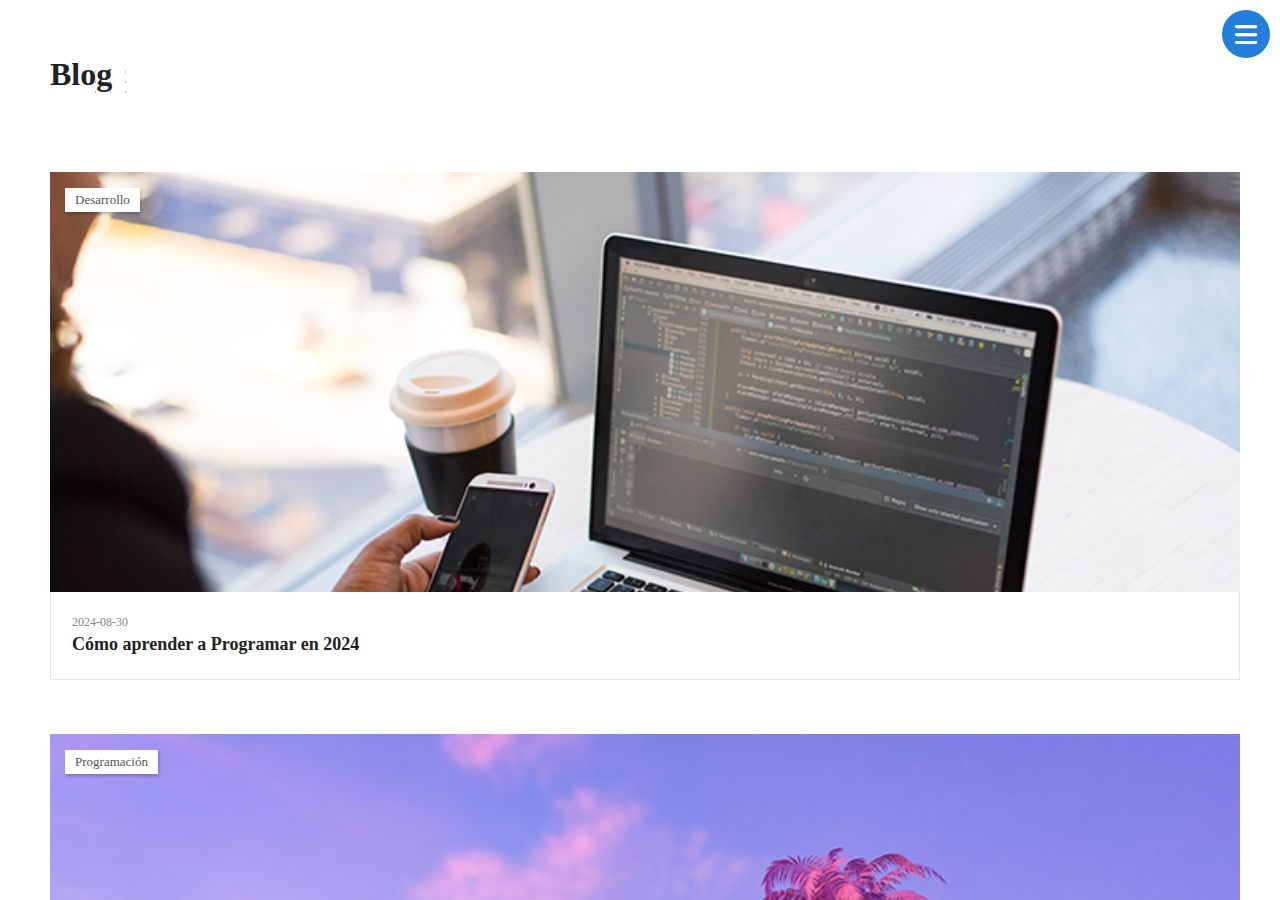
==== commit eefdeabf: "js menu btn, END OF PROJECT" ====
--- a/html/blog.html
+++ b/html/blog.html
@@ -9,6 +9,8 @@
     <link rel="stylesheet" href="/css/styles.css">
     <link rel="stylesheet" href="/css/responsive.css">
     
+    <!-- Script JS -->
+    <script src="/main.js" defer></script>
     
 
     <title>Portfolio Sobre Mi</title>
--- a/css/responsive.css
+++ b/css/responsive.css
@@ -76,7 +76,9 @@
         border-radius: 3rem;
         cursor: pointer;
         transition: all 500ms ease-in-out;
-    }
+        z-index: 1000;
+    }
+
     .layout-aside{
         display: block;
         position: absolute;
@@ -86,8 +88,35 @@
         text-align: center;
         overflow: auto;
         border-radius: 0;
-        transition: all 300ms ease-in-out;
-       
+        transition: all 400ms cubic-bezier(0, 0, 0, 0.72); 
+        z-index: 999;
+
+        margin-right: -100%;
+        opacity: 0;
+    }
+    .layout-aside--visible{
+        margin-right: 0;
+        opacity: 1;
+    }
+    .layout-aside--hidden{
+        margin-right: -100%;
+        opacity: 0;
+        width: 100%;
+    }
+    .menu-toggle-icon{
+        color: var(--color-main);
+        display: block;
+        position: absolute;
+        top: 25%;
+        left: 27%;
+        transition: all 100ms cubic-bezier(0, 0, 0, 0.72); 
+    }
+    .fa-bars{
+        opacity: 1;
+    }
+    .fa-xmark{
+        opacity: 0;
+        left: 34%;
     }
     .layout-menu{
         position: static;
@@ -139,6 +168,11 @@
         margin-bottom: 2rem;
     }
     
+    .userLinks-social{
+        margin-top: 0;
+    }
+    
+
 }
 
 @media (max-width: 800px) {
@@ -178,6 +212,7 @@
     .services-container {
         flex-direction: column;
     }
+    
 }
 @media (max-width: 580px) {
     .extra-container{
@@ -198,7 +233,6 @@
         flex-direction: column;
     }
     .clients-container {
-        
         gap: 2rem;
     }
     .resume-container {
@@ -216,4 +250,5 @@
     .knowledges-list{
         margin-bottom: 2.5rem;
     }
+    
 }   